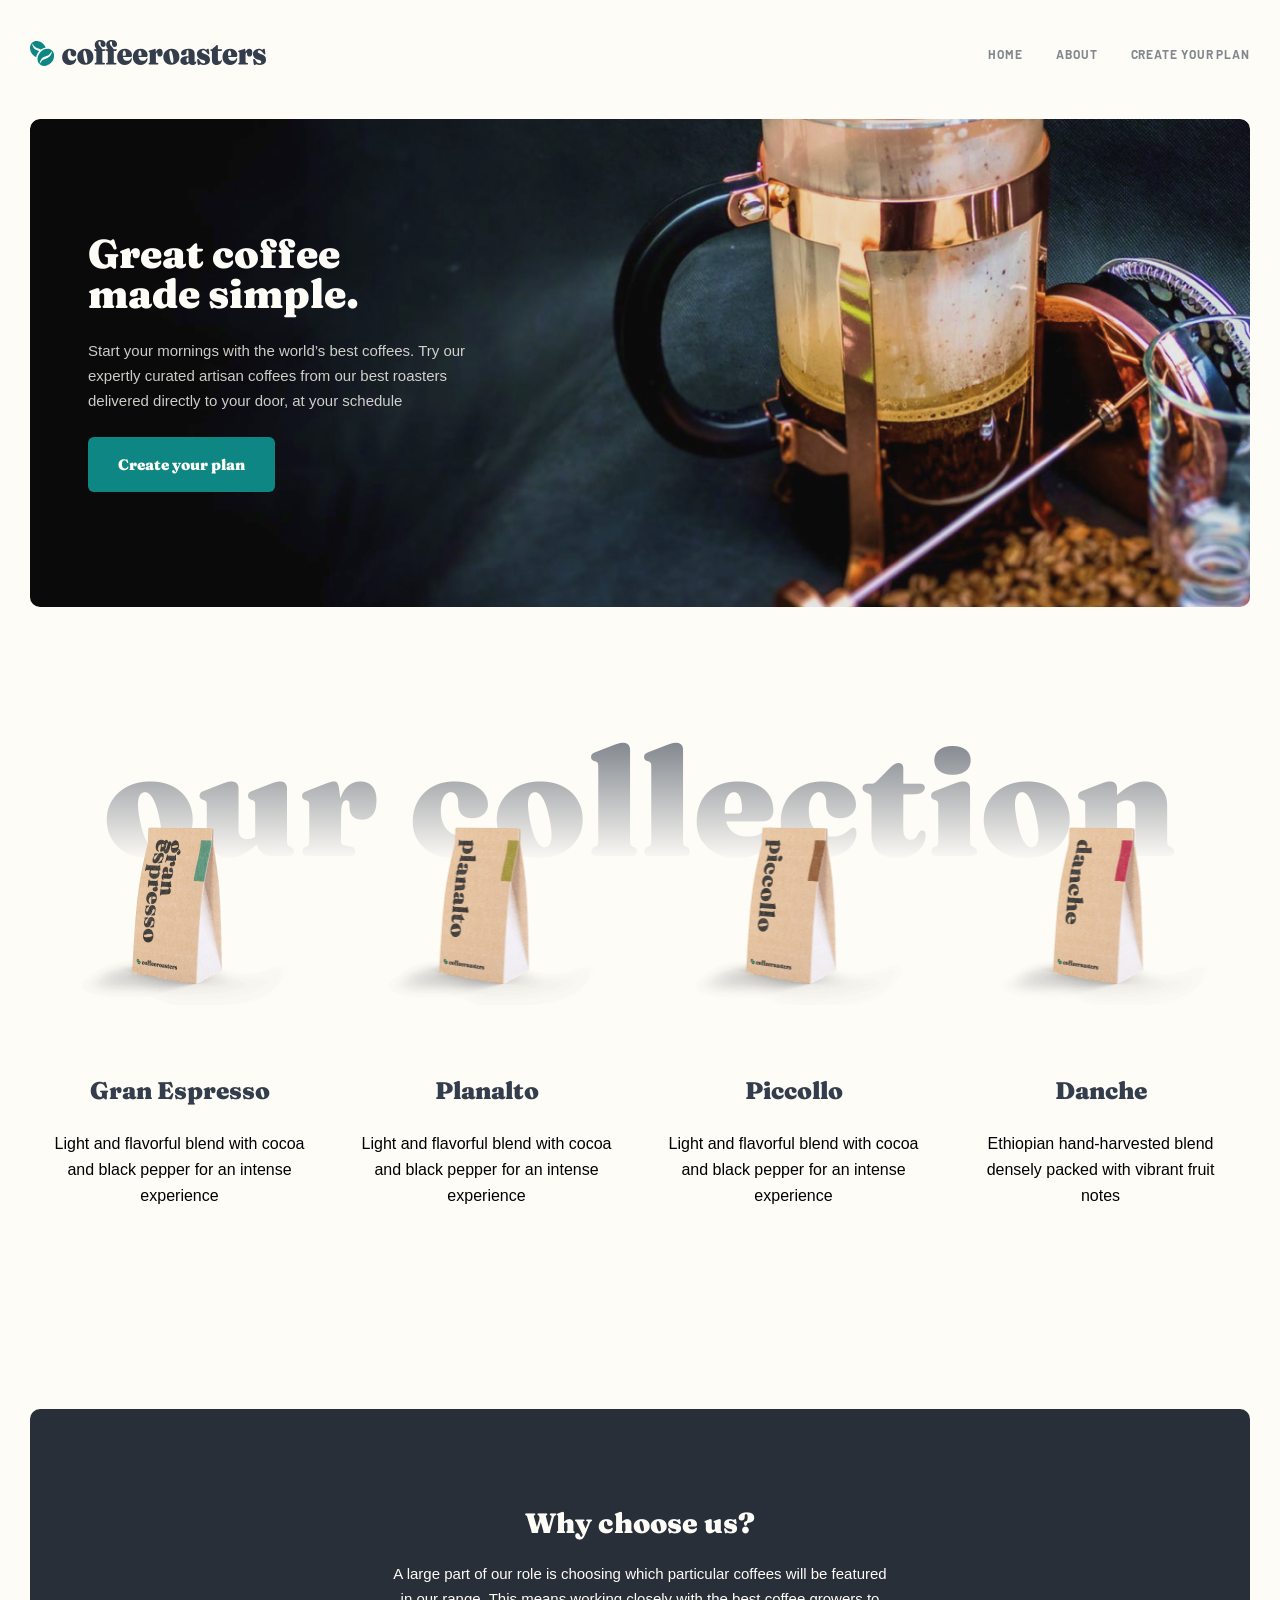
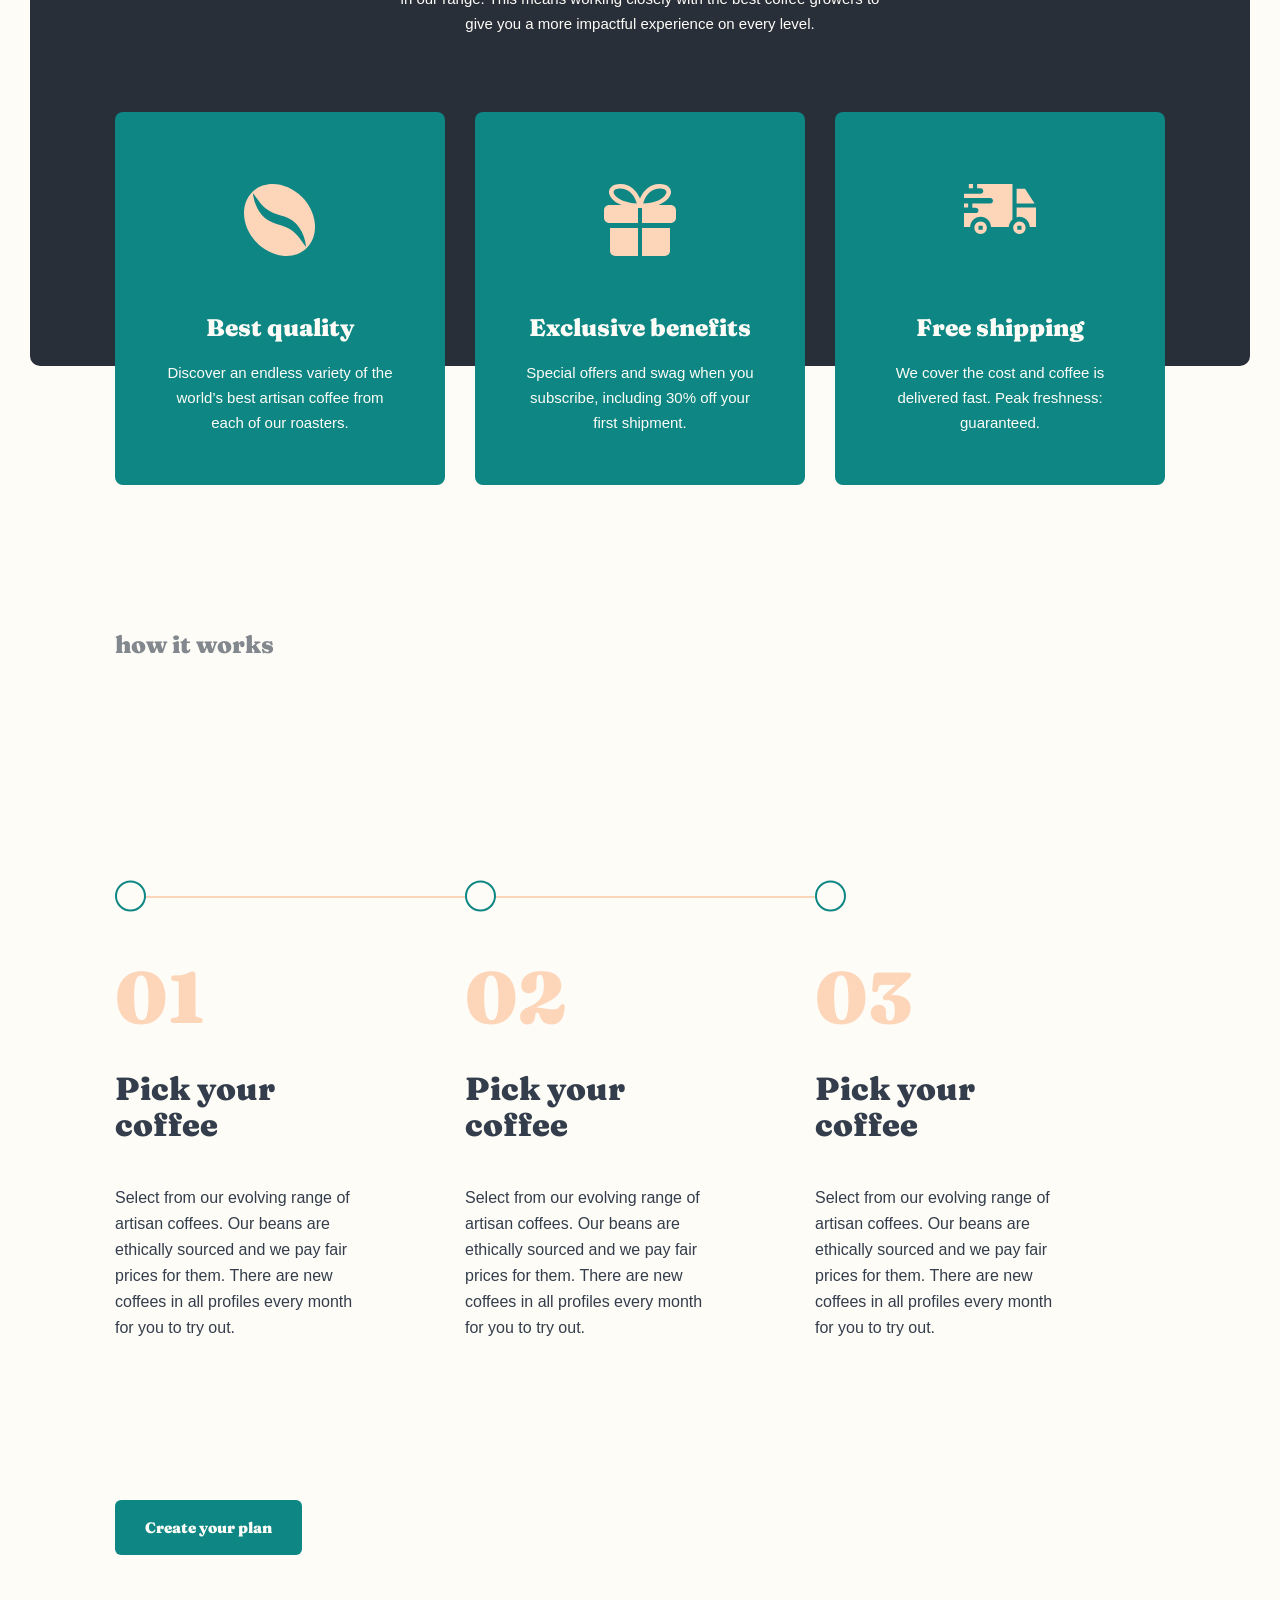
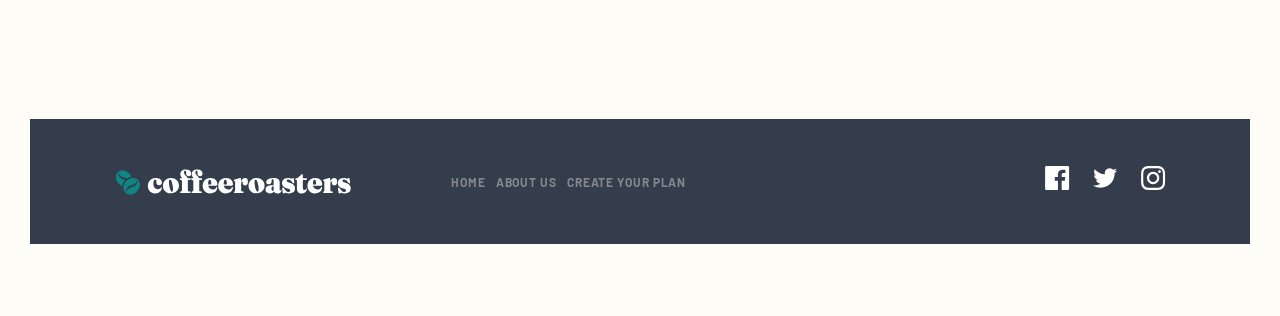
==== index.html @ 24f2bb5c "coffee-roaster finished" ====
<!DOCTYPE html>
<html class="page" lang="en">
<head>
  <meta charset="UTF-8">
  <meta http-equiv="X-UA-Compatible" content="IE=edge">
  <meta name="viewport" content="width=device-width, initial-scale=1.0">
  <title>Landing | CoffeRoaster</title>
  <link rel="stylesheet" href="css/normalize.min.css">
  <link rel="stylesheet" href="css/styles.css">
</head>
<body class="page__body">
  <div class="page__container container">

    <!-- SITE-HEADER -->
    <header class="site-header">
      <a class="logo" href="index.html">
        <img class="logo__img" src="img/logo.svg" alt="logo of company" width="163" height="18">
      </a>
      <button class="site-header__toggler js-site-header-toggler" type="button" aria-label="navbar toggler"></button>
      <nav class="sitenav">
        <ul class="sitenav__list">
          <li class="sitenav__item">
            <a class="sitenav__link" href="index.html">home</a>
          </li>
          <li class="sitenav__item">
            <a class="sitenav__link" href="about.html">about</a>
          </li>
          <li class="sitenav__item">
            <a class="sitenav__link" href="plan.html">create your plan</a>
          </li>
        </ul>
      </nav>
    </header>

    <!-- SITE-CONTENT -->
    <main class="site-content">
      <!-- HERO SECTION -->
      <div class="hero index-hero">
        <div class="hero__inner">
          <h1 class="hero__heading">Great coffee made simple.</h1>
          <p class="hero__info">Start your mornings with the world’s best coffees. Try our expertly curated artisan coffees from our best roasters delivered directly to your door, at your schedule</p>
          <a class="btn btn--primary" href="#">Create your plan</a>
        </div>
      </div>

      <!-- COLLECTION -->
      <section class="collection">
        <h2 class="collection__heading">our collection</h2>
        <ul class="collection__list">
          <li class="collection__item coffee">
            <img class="coffee__img"  src="img/collection-gran-epxresso.png" width="200" height="151"
            alt="collection coffee gran" srcset="img/collection-gran-epxresso.png 1x,
            img/collection-gran-epxresso@2x.png 2x">
            <div class="coffee__inner">
              <h3 class="coffee__heading">Gran Espresso</h3>
              <p class="coffee__info">Light and flavorful blend with cocoa and black pepper for an intense experience</p>
            </div>
          </li>
          <li class="collection__item coffee">
            <img class="coffee__img" src="img/collection-planalto.png" width="200" height="151"
            alt="collection coffee gran" srcset="img/collection-planalto.png 1x,
            img/collection-planalto@2x.png 2x">
            <div class="coffee__inner">
              <h3 class="coffee__heading">Planalto</h3>
              <p class="coffee__info">Light and flavorful blend with cocoa and black pepper for an intense experience</p>
            </div>
          </li>
          <li class="collection__item coffee">
            <img class="coffee__img"  src="img/collection-piccollo.png" width="200" height="151"
            alt="collection coffee gran" srcset="img/collection-piccollo.png 1x,
            img/collection-piccollo@2x.png 2x">
            <div class="coffee__inner">
              <h3 class="coffee__heading">Piccollo</h3>
              <p class="coffee__info">Light and flavorful blend with cocoa and black pepper for an intense experience</p>
            </div>
          </li>
          <li class="collection__item coffee">
            <img class="coffee__img" src="img/collection-danche.png" width="200" height="151"
            alt="collection coffee gran" srcset="img/collection-danche.png 1x,
            img/collection-danche@2x.png 2x">
            <div class="coffee__inner">
              <h3 class="coffee__heading">Danche</h3>
              <p class="coffee__info">Ethiopian hand-harvested blend densely packed with vibrant fruit notes</p>
            </div>
          </li>

        </ul>
      </section>


      <section class="features">
        <div class="features-top">
          <h2 class="features__heading">Why choose us?</h2>
          <p class="features__info">A large part of our role is choosing which particular coffees will be featured in our range. This means working closely with the best coffee growers to give you a more impactful experience on every level.</p>
        </div>
        <ul class="features__list">
          <li class="features__item item-feature features__item--quality ">
            <div class="item-feature__box">
              <h3 class="item-feature__heading">Best quality</h3>
              <p class="item-feature__info">Discover an endless variety of the world’s best artisan coffee from each of our roasters.</p>
            </div>
          </li>
          <li class="features__item item-feature features__item--benefits">
            <div class="item-feature__box">
              <h3 class="item-feature__heading">Exclusive benefits</h3>
              <p class="item-feature__info">Special offers and swag when you subscribe, including 30% off your first shipment.</p>
            </div>
          </li>
          <li class="features__item item-feature features__item--shipping">
            <div class="item-feature__box">
              <h3 class="item-feature__heading">Free shipping</h3>
              <p class="item-feature__info">We cover the cost and coffee is delivered fast. Peak freshness: guaranteed.</p>
            </div>
          </li>
        </ul>
      </section>

      <!-- WORK PROCESS -->
      <section class="work-process">
        <h2 class="work-process__heading">how it works</h2>
        <ul class="work-process__list">
          <li class="work-process__item step-process">
            <div class="step-process__box">
              <h3 class="step-process__heading">Pick your <br class="step-process__br"> coffee</h3>
              <p class="step-process__info">Select from our evolving range of artisan coffees. Our beans are ethically
                sourced and we pay fair prices for them. There are new coffees in all profiles every month for you to
                try out.</p>
            </div>
          </li>
          <li class="work-process__item step-process">
            <div class="step-process__box">
              <h3 class="step-process__heading">Pick your <br class="step-process__br"> coffee</h3>
              <p class="step-process__info">Select from our evolving range of artisan coffees. Our beans are ethically
                sourced and we pay fair prices for them. There are new coffees in all profiles every month for you to
                try out.</p>
            </div>
          </li>
          <li class="work-process__item step-process">
            <div class="step-process__box">
              <h3 class="step-process__heading">Pick your <br class="step-process__br"> coffee</h3>
              <p class="step-process__info">Select from our evolving range of artisan coffees. Our beans are ethically
                sourced and we pay fair prices for them. There are new coffees in all profiles every month for you to
                try out.</p>
            </div>
          </li>
        </ul>
        <a class=" btn-work--process btn btn--primary" href="plan.html">Create your plan</a>
      </section>

    </main>

    <!-- FOOTER -->
    <footer class="footer">
      <div class="footer__wrapper">
        <a href="index.html" class="footer__logo logo">
          <img class="logo__img" src="img/logo-white.svg" width="217" height="24" alt="logo of company">
        </a>
        <ul class="footer__list">
          <li class="footer__item">
            <a class="footer__link" href="index.html">home</a>
          </li>
          <li class="footer__item">
            <a class="footer__link" href="about.html">about us</a>
          </li>
          <li class="footer__item">
            <a class="footer__link" href="plan.html">create your plan</a>
          </li>
        </ul>

        <ul class="sc sc__list">
          <li class="sc__item">
            <a class="sc__link sc--facebook" href="#" target="_blank">
              <svg width="25" height="24" fill="currentColor" xmlns="http://www.w3.org/2000/svg">
                <path
                d="M22.7752 0h-21.35C.6932 0 .1002.593.1002 1.325v21.351c0 .731.593 1.324 1.325 1.324h11.495v-9.294h-3.128v-3.622h3.128V8.413c0-3.1 1.893-4.788 4.659-4.788 1.325 0 2.463.099 2.795.143v3.24l-1.918.001c-1.504 0-1.795.715-1.795 1.763v2.313h3.587l-.467 3.622h-3.12V24h6.116c.73 0 1.323-.593 1.323-1.325V1.325c0-.732-.593-1.325-1.325-1.325z" />
              </svg>
            </a>
          </li>
          <li class="sc__item">
            <a class="sc__link sc--twitter" href="#" target="_blank">
              <svg width="25" height="20" fill="currentColor" xmlns="http://www.w3.org/2000/svg">
                <path
                d="M24.1002 2.557c-.883.392-1.832.656-2.828.775 1.017-.609 1.798-1.574 2.165-2.724-.951.564-2.005.974-3.127 1.195a4.9156 4.9156 0 00-3.594-1.555c-3.179 0-5.515 2.966-4.797 6.045-4.091-.205-7.719-2.165-10.148-5.144-1.29 2.213-.669 5.108 1.523 6.574a4.903 4.903 0 01-2.229-.616c-.054 2.281 1.581 4.415 3.949 4.89-.693.188-1.452.232-2.224.084.626 1.956 2.444 3.379 4.6 3.419-2.07 1.623-4.678 2.348-7.29 2.04 2.179 1.397 4.768 2.212 7.548 2.212 9.142 0 14.307-7.721 13.995-14.646.962-.695 1.797-1.562 2.457-2.549z" />
              </svg>
            </a>
          </li>
          <li class="sc__item">
            <a class="sc__link sc--instagram" href="#" target="_blank">
              <svg width="25" height="24" fill="currentColor" xmlns="http://www.w3.org/2000/svg">
                <path fill-rule="evenodd" clip-rule="evenodd"
                d="M12.1002 0c-3.259 0-3.667.014-4.947.072-4.358.2-6.78 2.618-6.98 6.98C.1142 8.333.1002 8.741.1002 12c0 3.259.014 3.668.072 4.948.2 4.358 2.618 6.78 6.98 6.98 1.281.058 1.689.072 4.948.072 3.259 0 3.668-.014 4.948-.072 4.354-.2 6.782-2.618 6.979-6.98.059-1.28.073-1.689.073-4.948 0-3.259-.014-3.667-.072-4.947-.196-4.354-2.617-6.78-6.979-6.98-1.281-.059-1.69-.073-4.949-.073zm0 2.163c3.204 0 3.584.012 4.85.07 3.252.148 4.771 1.691 4.919 4.919.058 1.265.069 1.645.069 4.849 0 3.205-.012 3.584-.069 4.849-.149 3.225-1.664 4.771-4.919 4.919-1.266.058-1.644.07-4.85.07-3.204 0-3.584-.012-4.849-.07-3.26-.149-4.771-1.699-4.919-4.92-.058-1.265-.07-1.644-.07-4.849 0-3.204.013-3.583.07-4.849.149-3.227 1.664-4.771 4.919-4.919 1.266-.057 1.645-.069 4.849-.069zM5.9382 12c0-3.403 2.759-6.162 6.162-6.162s6.162 2.759 6.162 6.162c0 3.404-2.759 6.163-6.162 6.163s-6.162-2.76-6.162-6.163zm6.162 4c-2.209 0-4-1.79-4-4 0-2.209 1.791-4 4-4s4 1.791 4 4c0 2.21-1.791 4-4 4zm4.965-10.405c0-.795.645-1.44 1.441-1.44.795 0 1.439.645 1.439 1.44 0 .795-.644 1.44-1.439 1.44-.796 0-1.441-.645-1.441-1.44z" />
              </svg>
            </a>
          </li>
        </ul>

      </div>
    </footer>



  </div>

  <script src="js/main.js"></script>
</body>
</html>
---- css/styles.css ----
:root {
  --dark-cyan: #0E8784;
  --dark-grey-blue: #333D4B;
  --pale-orange: #FDD6BA;
  --light-grey-bg: #FEFCF7;
  --grey: #83888F;
  --main-font: "Barlow", "Arial", sans-serif;
  --secondary-font: "Fraunces", "Times New Roman", serif;
}

/* FONTS */
@font-face {
  font-family: "Barlow";
  src: url("../fonts/Barlow-Regular.woff2") format("woff2"),
  url("../fonts/Barlow-Regular.woff") format("woff");
  font-weight: normal;
  font-style: normal;
  font-display: swap;
}

@font-face {
  font-family: "Fraunces";
  src: url("../fonts/Fraunces9pt-Black.woff2") format("woff2"),
  url("../fonts/Fraunces9pt-Black.woff") format("woff");
  font-weight: 900;
  font-style: normal;
  font-display: swap;
}

@font-face {
  font-family: "Barlow";
  src: url("../fonts/Barlow-Bold.woff2") format("woff2"),
  url("../fonts/Barlow-Bold.woff") format("woff");
  font-weight: bold;
  font-style: normal;
  font-display: swap;
}

/* GENERAL */
html {
  box-sizing: border-box;
  height: 100%;
  scroll-behavior: smooth;
}

/* PAGE */

.page__container{
  flex-grow: 1;
  display: flex;
  flex-direction: column;
}


*,
*::before,
*::after {
  box-sizing: inherit;
}

body {
  display: flex;
  flex-direction: column;
  height: 100%;
  padding: 0;
  margin: 0;
  font-size: 15px;
  line-height: 25px;
  font-family: "Arial", sans-serif;
  background-color: var(--light-grey-bg);
}

img {
  max-width: 100%;
  height: auto;
}

.visually-hidden {
  position: absolute;
  width: 1px;
  height: 1px;
  margin: -1px;
  border: 0;
  padding: 0;
  clip: rect(0 0 0 0);
  overflow: hidden;
}


/* REUSABLE */
.btn {
  display: inline-block;
  padding: 15px 30px;
  border-radius: 6px;
  text-decoration: none;
  font-family: var(--secondary-font);
  transition: background-color 0.3s ease, opacity 0.3s ease;
  white-space: nowrap;
  border: none;
}

.btn--primary {
  background-color: var(--dark-cyan);
  color: var(--light-grey-bg);
}

.btn--primary:hover {
  background-color: #66D2CF;
}

.btn--primary:active {
  opacity: 0.6;
}

.btn--disabled {
  background-color: #E2DEDB;
}


/* CONTAINER */
.container {
  width: 100%;
  max-width: 1340px;
  padding-left: 24px;
  padding-right: 24px;
  margin-left: auto;
  margin-right: auto;

}

/* SITE-HEADER */
.site-header {
  position: relative;
  padding-top: 32px;
  padding-bottom: 40px;
  display: flex;
  justify-content: space-between;
}

.logo {
  display: inline-block;
  text-decoration: none;
  transition: opacity 0.3s ease;
  cursor: pointer;
}

.logo:hover{
  opacity: 0.8;
}

.logo:active{
  opacity: 0.6;
}

.logo__img {
  display: block;
}

.site-header__toggler {
  width: 16px;
  height: 15px;
  border: none;
  padding: 0;
  cursor: pointer;
  background-position: center center;
  background-color: transparent;
  background-image: url("../img/navbar-icon.svg");
  background-repeat: no-repeat;
}

.sitenav {
  position: absolute;
  top: 100%;
  left: -24px;
  right: -24px;
  height: calc(100vh - 90px);
  padding: 40px 24px;
  text-align: center;
  transform: translateY(-1200px);
  background-image: linear-gradient(0deg, rgba(254, 252, 247, 0.504981) 0%, #FEFCF7 55.94%);
  font-family: var(--secondary-font);
  transition: transform 0.6s ease;
  overflow: auto;
}

.site-header--open .site-header__toggler {
  background-image: url("../img/cancel-nav-icon.svg");
  background-repeat: no-repeat;
}

.site-header--open .sitenav {
  transform: translateY(0);
}

.sitenav__list {
  margin: 0;
  padding: 0;
  list-style: none;
}

.sitenav__item:not(:last-child) {
  margin-bottom: 32px;
}

.sitenav__link {
  text-decoration: none;
  text-transform: capitalize;
  color: var(--dark-grey-blue);
  transition: color 0.3s ease, opacity 0.3s ease;
}

.sitenav__link:hover{
  color: var(--dark-grey-blue);
}

.sitenav__link:active{
  opacity: 0.6;
}

/* SITE-CONTENT */
.site-content {
  flex-grow: 1;
}



/* HERO */
.hero {
  padding: 100px 24px;
  background-repeat: no-repeat;
  background-size: cover;
  background-position: center center;
  border-radius: 10px;
  color: white;
}

.index-hero{
  background-image: url("../img/mobile-hero-bg.jpg");

}

.hero__inner {
  text-align: center;
}

.hero__heading {
  margin-top: 0;
  margin-bottom: 24px;
  font-weight: 900;
  font-size: 35px;
  line-height: 40px;
  color: var(--light-grey-bg);
  font-family: var(--secondary-font);
}

.hero__info {
  margin-bottom: 40px;
  font-weight: normal;
  font-size: 15px;
  line-height: 25px;
  text-align: center;
  color: var(--light-grey-bg);
  opacity: 0.8;
}

.hero__info{
  margin-top: 0;
  margin-bottom: 24px;
}


/* COLLECTION */

.collection{
 padding-top: 120px;
 padding-bottom: 120px;
}

.collection__heading{
  margin-top: 0;
  margin-bottom: 13px;
  font-weight: 900;
  font-size: 40px;
  line-height: 72px;
  text-align: center;
  color: var(--grey);
  background-image: linear-gradient(180deg, rgba(254, 252, 247, 0.0001) 0%, #FEFCF7 100%);
  background-color: #83888f;
  -webkit-background-clip: text;
  -webkit-text-fill-color: transparent;
  -moz-background-clip: text;
  -moz-text-fill-color: transparent;

}

.collection__list {
  margin: 0;
  padding: 0;
  list-style: none;
}

.collection__item {
  width: 282px;
  margin-left: auto;
  margin-right: auto;
  display: flex;
  flex-direction: column;
  align-items: center;
  justify-content: center;
  text-align: center;
}

.collection__item:not(:last-child){
  margin-bottom: 48px;
}

.coffee__img{
  margin-bottom: 24px;
}

.coffee__heading {
  margin-top: 0;
  margin-bottom: 16px;
  font-family: var(--secondary-font);
  color: var(--dark-grey-blue);
  font-weight: 900;
  font-size: 24px;
  line-height: 32px;
}

.coffee__info {
  margin:0;
  font-weight: normal;
  font-size: 15px;
  line-height: 25px;
}

.features {
}

.features-top {
  position: relative;
  padding: 64px 24px 24px;
  border-radius: 10px 10px 0 0;
  background-color: var(--dark-grey-blue);
  color: var(--light-grey-bg);
  text-align: center;
}

.features-top::after{
  content: '';
  position: absolute;
  top: 100%;
  left: 0;
  right: 0;
  height: 630px;
  background-color: #282F38;
  z-index: -1;
  border-radius: 0 0 10px 10px;

}

.features__heading {
  margin-top: 0;
  margin-bottom: 24px;
  font-family: var(--secondary-font);
  font-size: 28px;
  line-height: 1;


}

.features__info {
  margin-top: 0;
  margin-bottom: 0;
  font-weight: normal;
  color: var(--light-grey-bg);
}

.features__list {
  margin: 0;
  padding: 36px 24px 0;
  display: flex;
  flex-direction: column;
  list-style: none;
}

.features__item {
  border-radius: 8px;
  padding: 72px 12px 50px;
  position: relative;
  text-align: center;

}
.features__item:not(:last-child){
  margin-bottom: 24px;
}

.features__item::before{
  flex-shrink: 0;
  margin-bottom: 56px;
  content: '';
  width: 72px;
  height: 72px;
  background-repeat: no-repeat;
  display: block;
}

.features__item--quality::before {
  background-image: url("../img/feature-quality.svg");
}

.features__item--benefits::before {
  background-image: url("../img/feature-benefits.svg");
}

.features__item--shipping::before {
  background-image: url("../img/feature-shipping.svg");
}


.features__item:not(:last-child){
  margin-bottom: 24px;
}

.item-feature {
  display: flex;
  flex-direction: column;
  align-items: center;
  text-align: center;
  background-color: var(--dark-cyan);
  color: var(--light-grey-bg);
}

.item-feature__heading {
  margin-top: 0;
  margin-bottom: 24px;
  font-weight: 900;
  font-size: 24px;
  line-height: 32px;
  font-family: var(--secondary-font);
}

.item-feature__info {
  margin:0;
  padding-left: 20px;
  padding-right: 20px;
}

/* WORK PROCESS */
.work-process {
  padding-top: 120px;
  padding-bottom: 120px;
}

.work-process__heading {
  margin-top: 0;
  margin-bottom: 80px;
  font-weight: 900;
  font-size: 24px;
  line-height: 32px;
  font-family: var(--secondary-font);
  color: var(--grey);
  text-align: center;
}

.work-process__list {
  margin: 0;
  padding: 0;
  list-style: none;
  display: flex;
  flex-direction: column;
  counter-reset: steps;
}

.work-process__item {
  counter-increment: steps;
}

.work-process__item:not(:last-child) {
  margin-bottom: 56px;
}

.step-process {
  display: flex;
  flex-direction: column;
  align-items: center;
  text-align: center;
}

.step-process__box::before {
  content: '';
  display: block;
  margin-bottom: 24px;
  content: '0'counter(steps);
  font-weight: 900;
  font-size: 72px;
  line-height: 72px;
  color: var(--pale-orange);
  font-family: var(--secondary-font);
}

.step-process__heading {
  margin-top: 0;
  margin-bottom: 24px;
  font-weight: 900;
  font-size: 28px;
  line-height: 32px;
  font-family: var(--secondary-font);
  color: var(--dark-grey-blue);
}

.step-process__br {
  display: none;
}

.step-process__info {
  margin: 0;
  color: var(--dark-grey-blue);
}

.btn-work--process{
  margin-top: 64px;
}

/* FOOTER */

.footer {
  padding-top: 20px;
  padding-bottom: 72px;

}

.footer__wrapper {
  padding: 55px;
  background-color: var(--dark-grey-blue);
  display: flex;
  flex-direction: column;
  align-items: center;
}

.footer__logo {
  display: flex;
  margin-bottom: 48px;
  cursor: pointer;
}

.footer__logo:hover{
  opacity: 0.8;
}

.footer__logo:active{
  opacity: 0.6;
}
.logo__img {
  display: block;
}



.footer__list {
  margin: 0;
  padding: 0;
  margin-bottom: 50px;
  list-style: none;
  text-align: center;

}

.footer__item:not(:last-child){
  margin-bottom: 24px;
}


.footer__link{
  font-family: Barlow;
  font-style: normal;
  font-weight: bold;
  font-size: 12px;
  line-height: 15px;
  font-size: 12px;
  line-height: 15px;
  letter-spacing: 0.9px;
  text-transform: uppercase;
  color: var(--grey);
  text-decoration: none;
  transition: color 0.3s ease, opacity 0.3s ease;
}

.footer__link:hover{
  color: white;
}

.footer__link:active{
  opacity: 0.6;
}

.sc {

}

.sc__list {
  margin: 0;
  padding: 0;
  list-style: none;
  display: flex;
}

.sc__item:not(:last-child) {
  margin-right: 24px;
}

.sc__link {
  width: 24px;
  height: 24px;
  display: inline-block;
  background-repeat: no-repeat;
  background-position: center center;
  color: #fff;
  transition: color 0.3s ease, opacity 0.6s ease;
}

.sc__link:hover{
  color: var(--pale-orange);
}

.sc__link:active{
  opacity: 0.6;
}


/* ------- ---------------- */

/* ABOUT US */
.about-hero{
  background-image: url("../img/about-us-bg.png");
  background-repeat: no-repeat;
  background-size: cover;
  padding: 115px 24px 85px;
  border-radius: 10px;

}

.about-hero__inner {
  color: var(--light-grey-bg);
  text-align: center;
}

.about-hero__heading {
  margin-top: 0;
  margin-bottom: 24px;
  font-family: var(--secondary-font);
  font-weight: 900;
  font-size: 28px;
  line-height: 28px;
}

.about-hero__info {
  margin: 0;
  color: var(--light-grey-bg);
  opacity: 0.8;
}

  /* COMMITMENT */
  .commitnent {
    padding-top: 48px;
    padding-bottom: 200px;

  }

  .commitment__wrapper {
    text-align: center;
  }

  .commitment__img {
    border-radius: 10px;
    margin-bottom: 48px;
  }

  .commitment__inner {}

  .commitment__heading {
    margin-top: 0;
    margin-bottom: 30px;
    font-weight: 900;
    font-family: var(--secondary-font);
    font-size: 32px;
    line-height: 48px;
    color: var(--dark-grey-blue);
  }

  .commitment__info {
    margin-top: 0;
    margin-bottom: 0;
    color: var(--dark-grey-blue);
    opacity: 0.8;
  }

  /* QUALITY SECTION */
  .quality {
    position: relative;
    z-index: 1;
    padding: 142px 24px 60px;
    background-color: var(--dark-grey-blue);
    border-radius: 10px;
  }

  .quality::before {
    content: '';
    display: block;
    z-index: 1;
    position: absolute;
    top: 0%;
    left: 50%;
    transform: translate(-50%,-50%);
    border-radius: 12px;
    width: 280px;
    height: 156px;
    background-image: url("../img/quality-coffee.jpg");
  }


  .quality__wrapper {
    color: var(--light-grey-bg);
    text-align: center;
  }
  .quality__heading {
    margin-top: 0;
    margin-bottom: 24px;
    font-weight: 900;
    font-family: var(--secondary-font);
    font-size: 28px;
    line-height: 28px;
  }

  .quality__info {
    margin: 0;
    font-weight: normal;
    font-size: 15px;
    line-height: 25px;
    opacity: 0.8;
  }

  .offices {
    padding-top: 120px;
    padding-bottom: 120px;
  }

  .offices__heading {
    margin-top: 0;
    margin-bottom: 72px;
    font-weight: 900;
    font-size: 24px;
    line-height: 32px;
    color: var(--grey);
    text-align: center;
    font-family: var(--secondary-font);
  }

  .offices__list {
    margin: 0;
    padding: 0;
    list-style: none;
  }

  .offices__item:not(:last-child) {
    margin-bottom: 80px;
  }

  .offices__item::before{
    content: '';
    width: 50px;
    height: 50px;
    margin-bottom: 48px;
    background-repeat: no-repeat;
    background-size: contain;
    background-position: center center;
    display: block;
  }

  .item-office--uk::before{
    background-image: url("../img/flag-united-kingdom.svg");
  }

  .item-office--canada::before{
    background-image: url("../img/canada-flag.svg");
  }

  .item-office--au::before{
    background-image: url("../img/australia-flag.svg");
  }

  .item-office {
    display: flex;
    align-items: center;
    flex-direction: column;
  }

  .item-office__heading{
    margin-top: 0;
    margin-bottom: 22px;
    font-weight: 900;
    font-size: 28px;
    line-height: 36px;
    font-family: var(--secondary-font);
  }

  .item-office__address {
    font-style: normal;
    font-weight: normal;
    font-size: 16px;
    line-height: 26px;
    margin-top: 0;
    margin-bottom: 0;
    color: var(--dark-grey-blue);
    text-align: center;

  }

  .item-office__tel{
    text-decoration: none;
    display: block;
    color: var(--dark-grey-blue);
  }

  /*  ===================  PLAN PAGE =========== */
  .plan-hero{
    background-image: url("../img/plan-hero-bg.jpg");
  }

  /* PLAN LIST */

  .work-process{
  }

  .work-process__plan{

  }

  .work-process__list--plan {
    padding:80px 24px;
    border-radius: 10px;
    background-color: #2C343E;
    margin-left: -24px;
    margin-right: -24px;
  }
  .work-process__plan--item{
    color: var(--light-grey-bg);
  }

  .work-process__plan--heading{
    color: var(--light-grey-bg);
  }
  .work-process__plan--info{
    color: var(--light-grey-bg);
  }




  /* ===============    MOBILE ORDER     =================== */
  .order {
    padding-top: 120px;
    padding-bottom: 120px;
  }


  .order-nav {
    display: none;
  }

  .order-nav__list {
    margin: 0;
    padding: 0;
    list-style: none;
  }

  .order-form {

  }

  .order-section {

  }

  .order-section-top {
    position: relative;
    display: flex;
    justify-content: space-between;
    align-items: center;
    margin-bottom: 32px;
  }

   .order-section__heading {
     margin: 0;
     width: 240px;
     font-weight: 900;
     font-size: 24px;
     line-height: 28px;
     font-family: var(--secondary-font);
     color: var(--grey);
   }


   .order-section-toggler::before{
    content: '';
    position: absolute;
    left: 0;
    right: 0;
    top: 0;
    right: 0;
    width: 100%;
    height: 100%;

  }

   .order-section-toggler {
     width: 18px;
     height: 12px;
     border: none;
     background-color: transparent;
     background-repeat: no-repeat;
     background-image: url("../img/arrow-down.svg");
     cursor: pointer;
   }



  .order-section__list {
    margin: 0;
    padding: 0;
    list-style: none;
    display: none;
  }


  .order-section--active .order-section__list {
    display: flex;
    flex-direction: column;
    margin-bottom: 110px;
  }

  .order-section--active .order-section-toggler{
    background-image: url("../img/up-arrow.svg");
  }

  .order-section__item{
    margin-bottom: 20px;
  }

  .order__input:checked ~ .order__span-control {
    background-color: var(--dark-cyan);
    color: var(--light-grey-bg);
  }

  .order__span-control {
    width: 100%;
  }




  .order__span-control {
    display: inline-block;
    padding: 25px;
    border-radius: 8px;
    background-color: #F4F1EB;
    color: var(--dark-grey-blue);
  }

  .order-input__type {
    display: block;
    margin-bottom: 8px;
    font-family: var(--secondary-font);
    font-weight: 900;
    font-size: 24px;
    line-height: 32px;
  }

  .order-input__type--content {
    font-weight: normal;
    font-size: 16px;
    line-height: 26px;
  }


  .order-summary {
    margin-bottom: 56px;
    padding: 32px 24px;
    border-radius: 10px;
    background-color: var(--dark-grey-blue);
    color: var(--light-grey-bg);

  }

  .order-summarry-text {
    margin-top: 0;
    margin-bottom: 8px;
    opacity: 0.5;
    font-size: 16px;
    line-height: 26px;
  }

  .order-summary__content {
    margin: 0;
    font-weight: 900;
    font-size: 24px;
    line-height: 40px;
    font-family: var(--secondary-font);
  }

  .order-summary__content span {
    color: var(--dark-cyan);
  }

  .order-submit-box {
    text-align: center;
  }


  .order-section-disabled{
    opacity: 0.5;
  }


@media  only screen and (min-width: 540px) {
  .hero{
    background-position: center top;
  }

  .collection__item{
    display: flex;
    flex-direction: row;
    width: 80%;
    margin-left: auto;
    margin-right: auto;
    text-align: left;
  }

  .coffee__inner{
    width: 270px;
  }

  .coffee__img{
    margin-bottom: 0;
    margin-right: 35px;
  }
}

@media only screen and (min-width: 768px){
  /* TABLET */
  .container{
    padding-left: 40px;
    padding-right: 40px;
  }

  /* SITE-HEADER */

  .site-header {
    position: relative;
    padding-top: 40px;
    padding-bottom: 53px;
    display: flex;
    justify-content: space-between;
    align-items: center;
  }



  .logo {
    display: inline-block;
    text-decoration: none;
  }

  .logo__img {
    display: block;
    width: 236px;
    height: 26px;
  }

  .site-header__toggler {
    display: none;

  }

  .sitenav {
    position: static;
    display: flex;
    align-items: center;
    top: 0%;
    left: 0;
    right: 0;
    padding: 0;
    height: auto;
    text-align: center;
    transform: translateY(0px);
    background-image: linear-gradient(0deg, rgba(254, 252, 247, 0.504981) 0%, #FEFCF7 55.94%);
    font-family: var(--main-font);
    transition: transform 0s ease;
    overflow: visible;
  }

  .sitenav__list {
    display: flex;
    margin: 0;
    padding: 0;
    list-style: none;
  }

  .sitenav__item:not(:last-child) {
    margin-bottom: 0px;
    margin-right: 33px;
  }

  .sitenav__link {
    text-decoration: none;
    text-transform: capitalize;
    color: var(--grey);
    font-weight: bold;
    font-size: 12px;
    line-height: 15px;
    letter-spacing: 0.9px;
    text-transform: uppercase;
  }

  /* TABLET HERO  */
  .hero {
    padding: 104px 58px;
    background-image: url("../img/hero-bg-tablet.jpg");
    background-repeat: no-repeat;
    border-radius: 10px;
    color: white;
  }

  .hero__inner {
    width: 400px;
    text-align: left;
  }

  .hero__heading {
    margin-top: 0;
    width:  330px;
    margin-bottom: 24px;
    font-weight: 900;
    font-size: 40px;
    line-height: 40px;
    color: var(--light-grey-bg);
    font-family: var(--secondary-font);
  }

  .hero__info {
    margin-bottom: 40px;
    font-weight: normal;
    font-size: 15px;
    line-height: 25px;
    text-align: left;
    color: var(--light-grey-bg);
    opacity: 0.8;
  }

  .hero__info {
    margin-top: 0;
    margin-bottom: 24px;
  }

  /* COLLECTION */

  .collection {
    padding-top: 120px;
    padding-bottom: 120px;
  }

  .collection__heading {
    width: 100%;
    margin-top: 0;
    margin-bottom: 13px;
    font-family: var(--secondary-font);
    font-size: 86px;
    line-height: 72px;
    white-space: nowrap;
    margin-bottom: -30px;

  }

  .collection__list {
    margin: 0;
    padding: 0;
    margin-left: auto;
    margin-right: auto;
    list-style: none;
  }

  .collection__item {
    width: 573px;
    margin-left: auto;
    margin-right: auto;
    display: flex;
    flex-direction: row;
    align-items: center;
    justify-content: center;
    text-align: left;
  }

  .collection__item:not(:last-child) {
    margin-bottom: 32px;
  }

  .coffee__img {
    width: 255px;
    height: 193px;
    margin-bottom: 0px;
    margin-right: 36px;

  }

  .coffee__heading {
    margin-top: 0;
    margin-bottom: 24px;
    font-family: var(--secondary-font);
    color: var(--dark-grey-blue);
    font-weight: 900;
    font-size: 24px;
    line-height: 32px;
  }

  .coffee__info {
    margin: 0;
    font-size: 15px;
    line-height: 25px;
  }

  /* FEATURE */


  .features-top{
    padding-top: 56px 74px 34px;
  }

  .features-top::after{
    background-color: var(--dark-grey-blue);
    height: 334px;
  }

  .features__list{
    flex-direction: column;
  }

  .features__item {
    padding: 40px 48px 40px 70px;
    flex-direction: row;
    align-items: center;
    text-align: left;
  }

   .features__item::before{
     margin: 0;
     margin-right: 55px;
   }


  .item-feature {
    text-align: left;
  }

  .item-feature__box {
    text-align: left;
  }

  .item-feature__heading{
    margin-bottom: 16px;
  }

  .item-feature__info{
    padding: 0;
  }


  /* WORKING PROCESS TABLET */
   /* WORK PROCESS */
   .work-process {
     padding-top: 144px;
     padding-bottom: 144px;

   }

   .work-process__heading {
     margin-bottom: 120px;
     text-align: left;
   }

   .work-process__list {
     flex-direction: row;
   }

   .work-process__item {
     flex-grow: 1;
     position: relative;
   }

   .work-process__item:not(:last-child) {
     padding-right: 10px;
   }

   .work-process__item:not(:last-child):before {
     content: '';
     position: absolute;
     top: -65px;
     left: 0;
     right: 0;
     height: 2px;
     background-color: var(--pale-orange);
     display: block;
     z-index: 1;
   }

   .work-process__item {
     padding-right: 10px;
   }

   .work-process__item::after {
     content: '';
     position: absolute;
     top: -65px;
     left: 0;
     transform: translateY(-50%);
     width: 31px;
     height: 31px;
     z-index: 1;
     background-color: var(--light-grey-bg);
     border: 2px solid var(--dark-cyan);
     border-radius: 50%;

   }

   .step-process {
     text-align: left;
   }

   .step-process__br {
     display: block;
   }


  /* FOOTER TABLET */
  .footer{

  }

  .footer__wrapper{
    padding: 54px 190px 54px 215px;
  }

  .footer__logo{
    margin-bottom: 32px;
  }

  .footer__list{
    display: flex;
    margin-bottom: 65px;
  }


  .footer__item:not(:last-child){
    margin-bottom: 0;
    margin-right: 32px;
  }

  /* -------------------------- ABOUT SECTION TABLET -------------------- */
  .about-hero{
    padding: 120px 60px;
    background-image: url("../img/about-us-bg-tablet.jpg");
  }



  .about-hero__inner{
    text-align: left;
    max-width: 400px;
  }

  /* COMMITMENT TABLET */
  .commitnent{
    padding-top: 144px;
    padding-bottom: 304px;
  }

  .commitment__wrapper{
    display: flex;
    align-items: center;
    text-align: left;
  }

  .commitment__img{
    width: 280px;
    height: 470px;
    flex-shrink: 0;
    margin-right: 70px;
    margin-bottom: 0;
  }
  .commitment__inner{
    width: 340px;

  }

  .commitment__heading{
    margin-bottom: 30px;
  }


  /* QUALITY TABLET */
  .quality{
    padding: 224px 74px 67px;
  }

   .quality::before{
     left: 57px;
     transform: translate(0,0);
     background-image: url("../img/quality-coffee-tablet.png");
     width: 573px;
     height: 320px;

   }


   .quality__heading{
     font-size: 32px;
     line-height: 48px;
   }
   .footer__item{
     text-align: left;
   }
   .footer__item:not(:last-child){
     margin-right: 10px;
   }

   /* OFFICE */
   .offices {
     padding-top: 144px;
     padding-bottom: 144px;
   }

   .offices__heading {
     margin-bottom: 72px;
     text-align: left;
   }

   .offices__list {
     display: flex;
   }

   .item-office{
     align-items: start;
     width: 220px;
   }

   .item-office:not(:last-child){
     margin-right: 10px;
     margin-bottom: 0;
   }

   .item-office__heading{
     font-size: 24px;
     line-height: 36px;
   }

   .item-office__address{
     text-align: left;
   }


   /* ======================= PLAN HERO  ==================*/
   .plan-hero{
     background-image: url("../img/plan-hero-bg-tablet.png");
   }


   /* WORKING PROCESS PLAN TABLET */

   .work-process__list{
    margin-left: -40px;
    margin-right: -40px;
    padding: 180px 40px 95px;
   }

   .work-process__plan--item::after{
    background-color: transparent;
    z-index: 2;
   }

  .work-process__plan--item:nth-child(1)::before {
      left: 5%;
  }

  /*  ============= ORDER SECTION  TABLET=============  */

  .order{
    padding-top: 144px;
    padding-bottom: 144px;
  }

  .order-section-top{
    margin-bottom: 40px;
  }

  .order-section--active .order-section__list{
    flex-direction: row;
  }

  .order-section__list{
    margin-bottom: 100px;
  }

  .order-section__item{
    margin-bottom: 0;
  }

  .order-section__item:not(:last-child){
    margin-right: 10px;
  }

  .order__span-control{
    min-height: 250px;
    padding: 32px 25px;
  }

  .order-summary{
    padding: 27px  43px;
    margin-bottom: 40px;
  }

   @media only screen and (-webkit-min-device-pixel-ratio: 2),
   only screen and (min--moz-device-pixel-ratio: 2),
   only screen and (-o-min-device-pixel-ratio: 2/1),
   only screen and (min-device-pixel-ratio: 2),
   only screen and (min-resolution: 192dpi),
   only screen and (min-resolution: 2dppx) {
     .plan-hero {
       background-image: url('../img/plan-hero-bg-tablet@2x.png');
     }
   }



}

@media only screen and (min-width:1200px){
  .container{
    padding-left: 30px;
    padding-right: 30px;
  }

   /* DESKTOP HERO  */
   .hero {
     padding: 115px 58px;
     background-image: url("../img/hero-bg.jpg");
     background-repeat: no-repeat;
     border-radius: 10px;
     color: white;
   }

   .hero__inner {
     max-width: 400px;
     text-align: left;
   }

   .hero__heading {
     margin-top: 0;
     width: 330px;
     margin-bottom: 24px;
     font-weight: 900;
     font-size: 40px;
     line-height: 40px;
     color: var(--light-grey-bg);
     font-family: var(--secondary-font);
   }

   .hero__info {
     margin-bottom: 40px;
     font-weight: normal;
     font-size: 15px;
     line-height: 25px;
     text-align: left;
     color: var(--light-grey-bg);
     opacity: 0.8;
   }

   .hero__info {
     margin-top: 0;
     margin-bottom: 24px;
   }

   /* DESKTOP COLLECTION */
   .collection {
     padding-top: 135px;
     padding-bottom: 200px;
   }

   .collection__heading {
     width: 100%;
     margin-top: 0;
     margin-bottom: 0px;
     font-family: var(--secondary-font);
     font-weight: 900;
     font-size: 150px;
     line-height: 120px;
     white-space: nowrap;
     margin-bottom: -50px;

   }

   .collection__list {
     margin: 0;
     /* margin-top: 0px; */
     padding: 0;
     margin-left: auto;
     margin-right: auto;
     list-style: none;
     display: flex;
   }

   .collection__item {
     width: 255px;
     margin-left: auto;
     margin-right: auto;
     display: flex;
     flex-direction: column;
     align-items: center;
     justify-content: center;
     text-align: center;
   }

   .collection__item:not(:last-child) {
     margin-bottom: 0px;
     margin-right: 30px;
   }


   .coffee__img {
     width: 255px;
     height: 193px;
     margin-bottom: 70px;
     margin-right: 0px;

   }

   .coffee__heading {
     margin-top: 0;
     margin-bottom: 24px;
     font-family: var(--secondary-font);
     color: var(--dark-grey-blue);
     font-weight: 900;
     font-size: 24px;
     line-height: 32px;
   }

   .coffee__info {
     margin: 0;
     font-size: 16px;
     line-height: 26px;
   }

   /* DESKTOP FEATURE */

   .features {}

   .features-top {
     position: relative;
     padding: 100px 360px 40px;
     border-radius: 10px 10px 0 0;
     background-color: #292F39;
     color: var(--light-grey-bg);
     text-align: center;
   }

   .features-top::after {
     content: '';
     position: absolute;
     top: 100%;
     left: 0;
     right: 0;
     height: 290px;
     z-index: -1;
     border-radius: 0 0 10px 10px;
     background-color: #292F39;

   }

   .features__heading {
     margin-top: 0;
     margin-bottom: 24px;
     font-family: var(--secondary-font);
     font-size: 28px;
     line-height: 1;


   }

   .features__list {
     margin: 0;
     padding: 36px 85px 0;
     display: flex;
     flex-direction: row;
     list-style: none;
   }

   .features__item {
     padding: 72px 47px 50px;
     width: 350px;
     text-align: center;
     margin-bottom: 0px;
     flex-direction: column;
   }

   .features__item::before{
     margin-bottom: 56px;
     margin-right: 0;
   }

    .features__item:not(:last-child){
      margin-right: 30px;
      margin-bottom: 0;
    }
   .item-feature__box{
     text-align: center;
   }


/* WORK-PROCESS */

   .work-process{
     padding-left: 85px;
     padding-right: 85px;
   }

  .work-process__item:not(:last-child) {
    padding-right: 95px;
    margin-bottom: 0;
  }


  .work-process__item {
    width: 285px;
    padding-right: 95px;
  }

  .step-process__box::before {
    margin-bottom: 38px;
  }

  .step-process__heading {
    margin-bottom: 42px;
    font-weight: 900;
    font-size: 32px;
    line-height: 36px;
  }

  .step-process__info {
    font-size: 16px;
    line-height: 26px;
  }


   /* FOOTER DESKTOP */

   .footer__wrapper{
     padding: 47px 85px;
     display: flex;
     flex-direction: row;
     align-items: center;
     justify-content: center;
   }

   .footer__list{
     margin-top: 0;
     margin-bottom: 0;
   }

   .footer__logo{
     margin-bottom: 0;
     margin-right: 100px;
   }

   .sc__list{
     margin-left: auto;
     display: flex;
     align-items: center;
   }

     /* -------------------------- ABOUT SECTION DESKTOP-------------------- */
   .about-hero {
     padding: 120px 60px;
     background-image: url("../img/about-us-bg-desktop.jpg");
   }

   .about-hero__inner {
     text-align: left;
     max-width: 445px;
   }

   .about-hero__heading {
     font-size: 40px;
     line-height: 48px;
   }

   .about-hero__info {
     font-size: 16px;
     line-height: 26px;
   }

   /* COMMITMENT DESKTOP */
   .commitnent {
     padding: 168px 87px 256px;
   }

   .commitment__img{
     margin-right: 125px;
     width: 445px;
     height: 520px;
   }


   .commitment__inner{
     width: 540px;
   }

   .commitment__heading{
     margin-bottom: 32px;
     font-size: 40px;
     line-height: 48px;
   }

   .commitment__info{
     font-size: 16px;
     line-height: 26px;
   }

   /* QUALITY */

   .quality{
    padding: 88px 85px 176px;
   }

   .quality::before{
     background-image: url("../img/quality-coffee-desktop.png");
     width: 445px;
     height: 474px;
     left: auto;
     right: 85px;
     top: -20%;
     transform: translateY(0);
   }

   .quality__wrapper{
     width: 540px;
     text-align: left;
   }

   /* offices */

   .offices{
    padding-top: 168px;
    padding-left: 135px;
    padding-bottom: 168px;
   }

   .offices__list{
   }

   .offices__item{
     width: 285px;
   }

   .offices__item:not(:last-child){
     margin-right: 95px;
   }

   .item-office__heading{
    font-size: 32px;
    line-height: 36px;
   }


   /* =============== PLAN HERO   ================= */
   .plan-hero{
     padding-top: 134px;
     padding-bottom: 134px;
     background-image: url("../img/plan-hero-bg-desktop.png");
   }

   /* WORKING PROCESS PLAN */
   .work-process__plan{
     padding: 168px 0;
   }
   .work-process__list--plan {
     margin-left: 0;
     margin-right: 0;
     padding: 200px 85px 100px 85px;
   }

   .work-process__plan--item{
    width: 285px;

   }

   .work-process__plan--item:nth-child(1)::before{
    left: 5%;
   }

   .work-process__plan--item:nth-child(3)::before{
    width: 105%;
  }

   .work-process__plan--item::after {
     background-color: transparent;
     z-index: 2;
   }


   /* =========   ORDER DESKTOP       ========= */

   .order{
    padding-top: 170px;
    padding-bottom: 170px;
    display: flex;
  }

  .order-nav{
    display: block;
    margin-right: 125px;
    width: 260px;
  }

  .order-nav__list {
    counter-reset: step-count;
  }

  .order-nav__item {
    counter-increment: step-count;
    margin-bottom: 24px;
    border-bottom: 1px solid rgba(51, 61, 75, 0.4);
  }

  .order-nav__link {
    margin-bottom: 24px;
    color: rgba(51, 61, 75, 0.4);
    text-decoration: none;
    font-family: var(--secondary-font);
    display: flex;
    font-weight: 900;
    font-size: 24px;
    line-height: 32px;
    white-space: nowrap;
  }

  .order-nav__link::before{
    display: flex;
    content: '0' counter(step-count);
    margin-right: 25px;
  }

  .order-nav__item--active .order-nav__link{
    color: var(--dark-grey-blue);
  }
  .order-nav__item--active .order-nav__link::before {
    color: var(--dark-cyan);
  }

  .order-section{
    width: 730px;
  }

  .order-submit-box{
    text-align: right;
  }

  .order-submit-box button{

    background-color: #E2DEDB;
  }


   @media only screen and (-webkit-min-device-pixel-ratio: 2),
   only screen and (min--moz-device-pixel-ratio: 2),
   only screen and (-o-min-device-pixel-ratio: 2/1),
   only screen and (min-device-pixel-ratio: 2),
   only screen and (min-resolution: 192dpi),
   only screen and (min-resolution: 2dppx) {
     .plan-hero {
       background-image: url('../img/plan-hero-bg-desktop@2x.png');
     }
   }



}
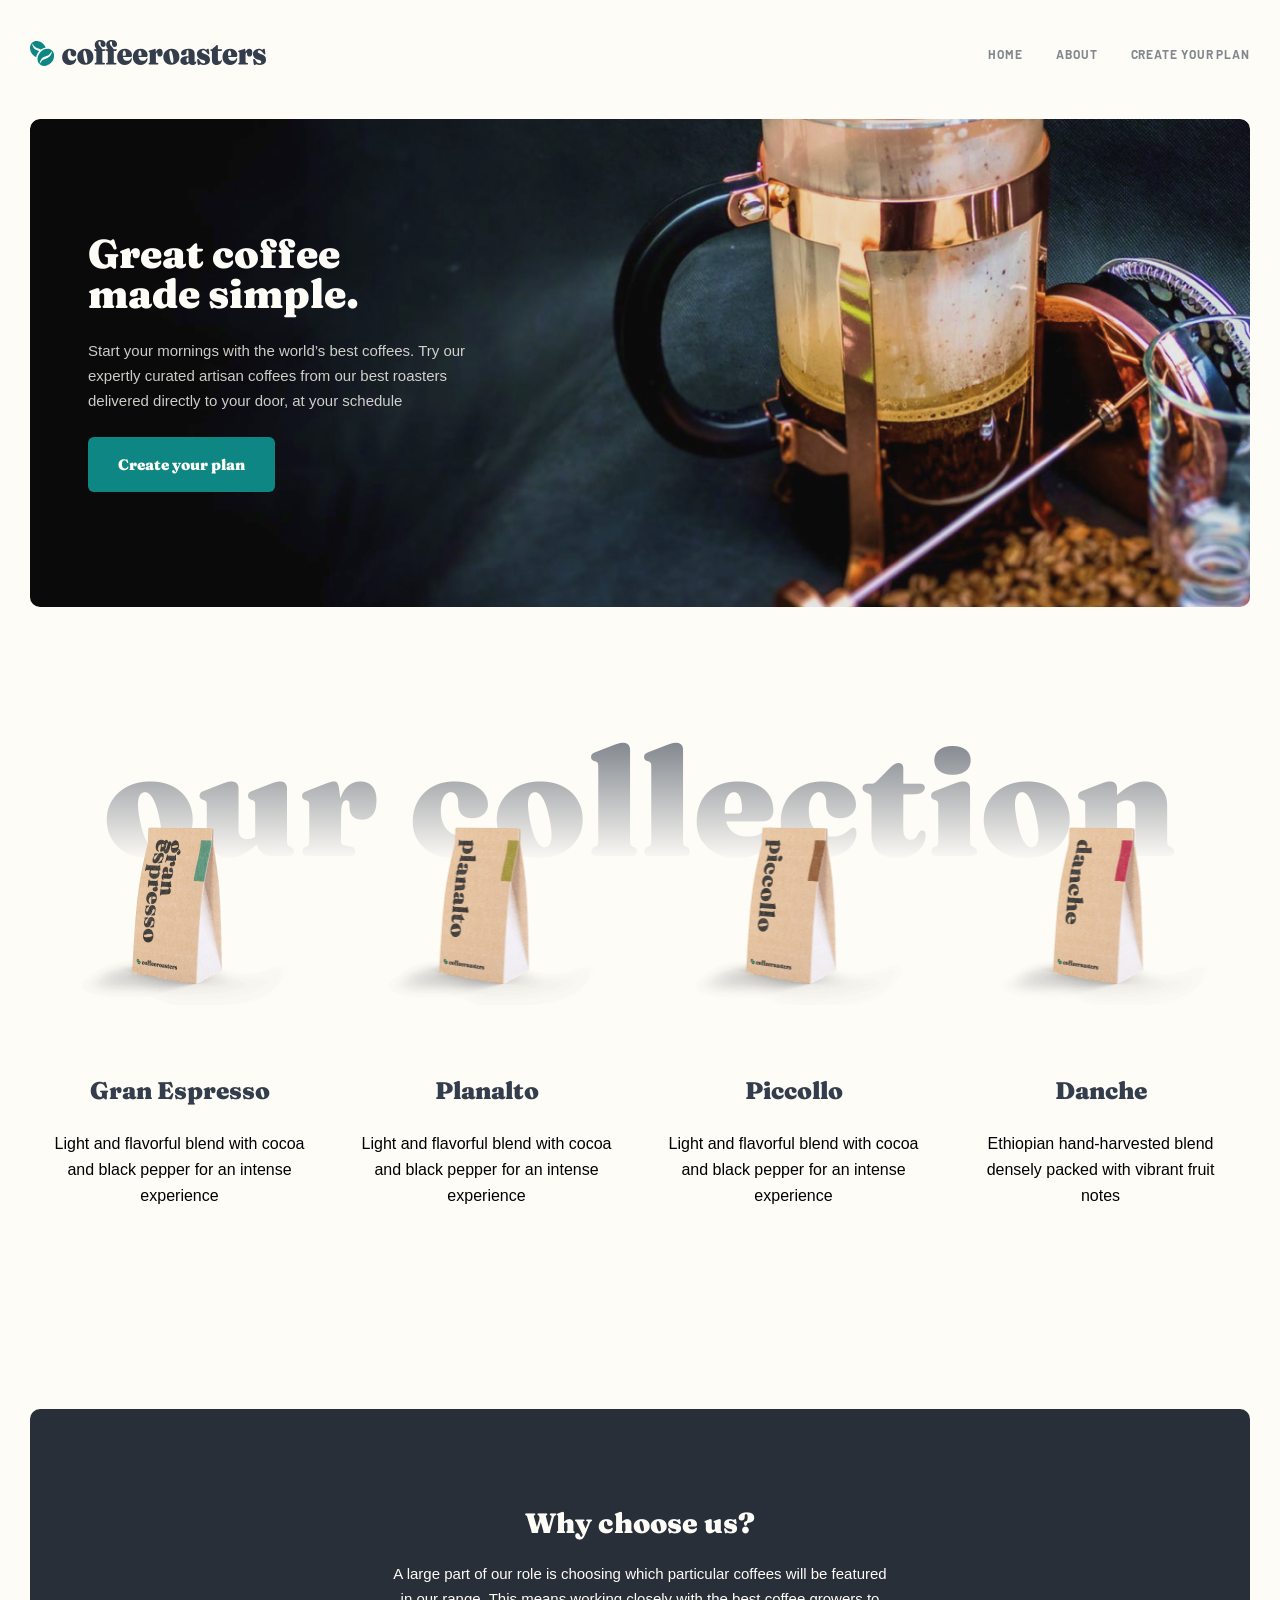
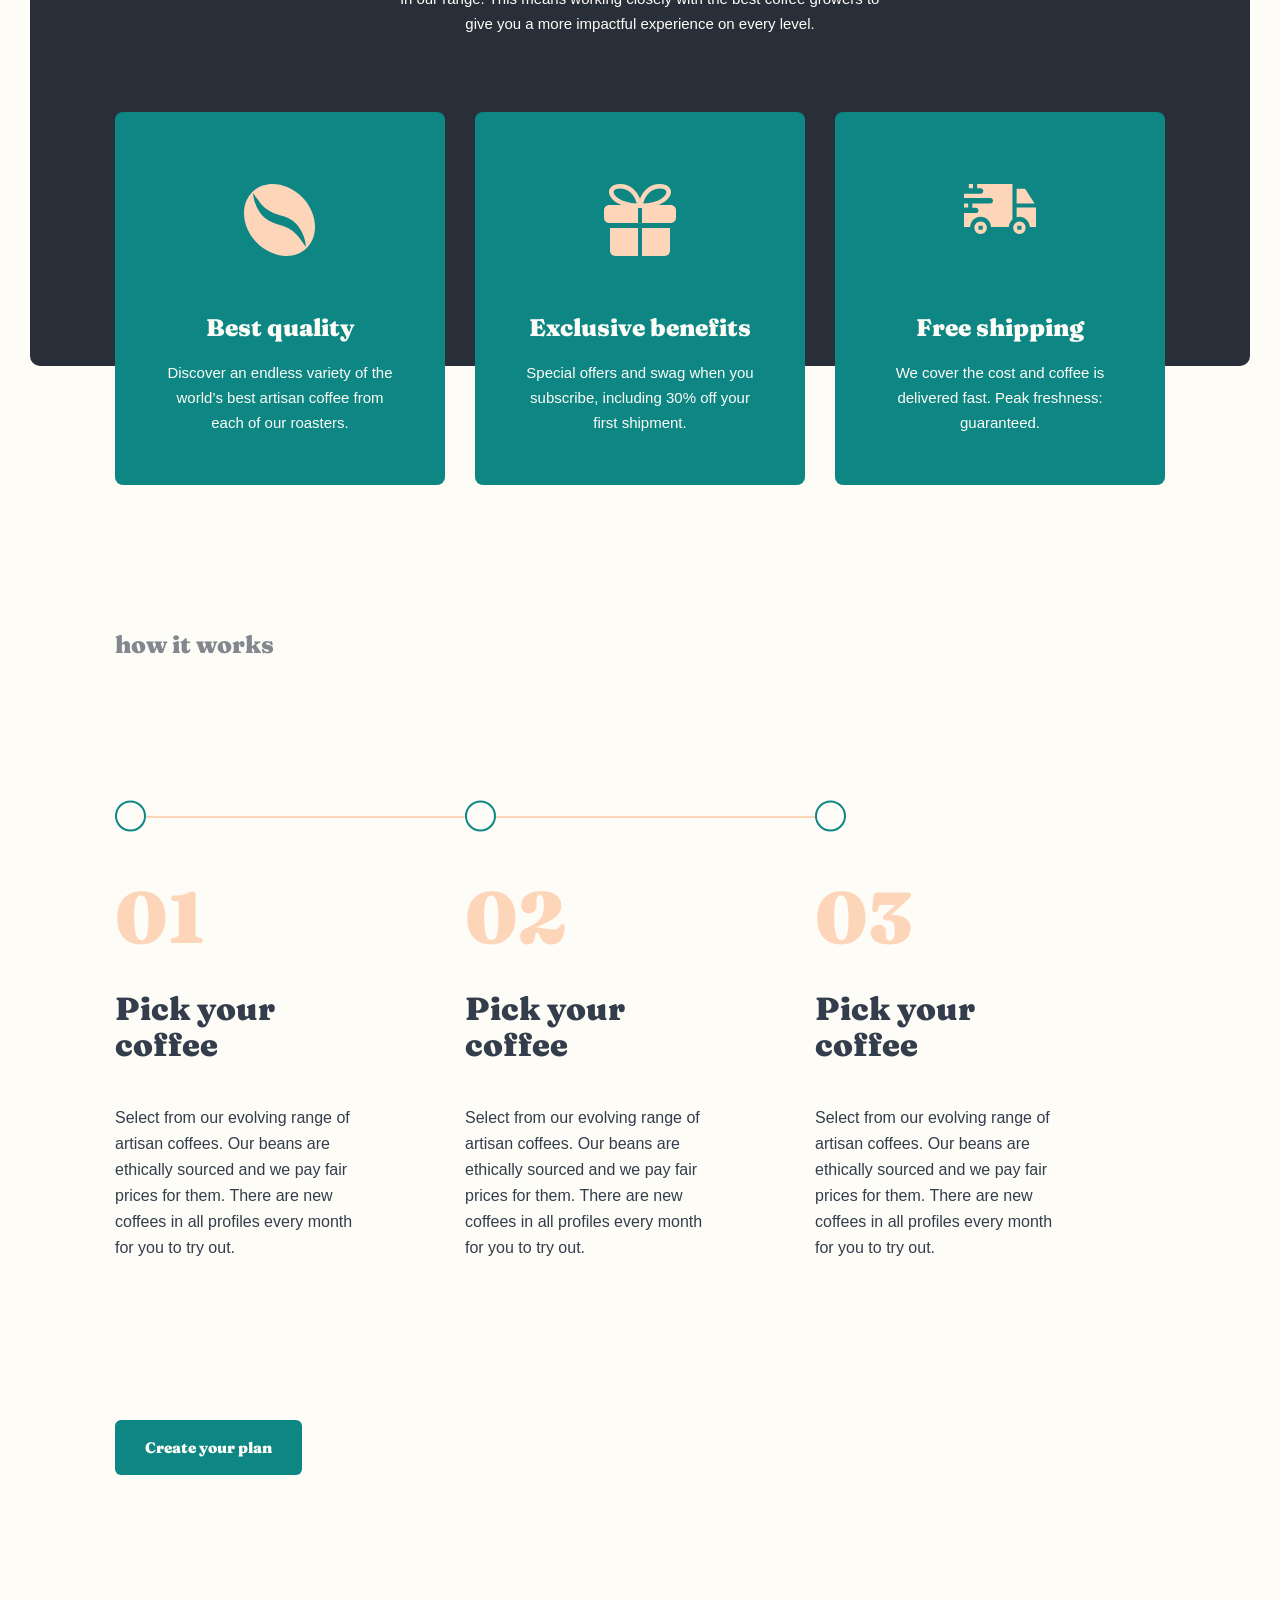
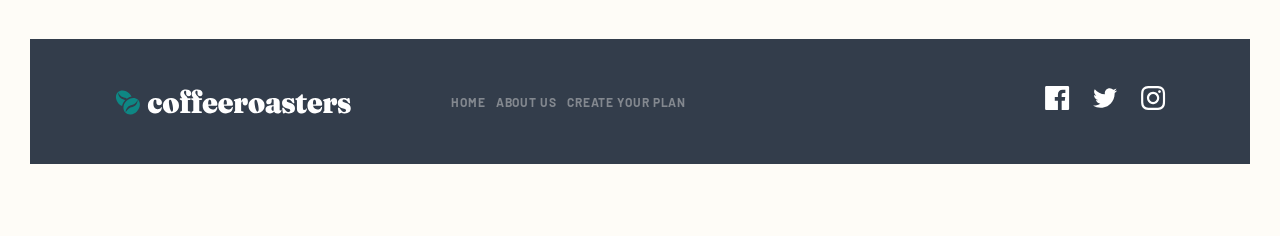
==== commit 23dd4e51: "some drawback were fixed" ====
--- a/index.html
+++ b/index.html
@@ -144,7 +144,9 @@
             </div>
           </li>
         </ul>
-        <a class=" btn-work--process btn btn--primary" href="plan.html">Create your plan</a>
+        <div class="work-process__link-box">
+          <a class=" btn-work--process btn btn--primary" href="plan.html">Create your plan</a>
+        </div>
       </section>
 
     </main>
--- a/css/styles.css
+++ b/css/styles.css
@@ -475,6 +475,7 @@
 
 .work-process__item {
   counter-increment: steps;
+
 }
 
 .work-process__item:not(:last-child) {
@@ -521,6 +522,10 @@
 
 .btn-work--process{
   margin-top: 64px;
+}
+
+.work-process__link-box {
+  text-align-last: center;
 }
 
 /* FOOTER */
@@ -857,7 +862,6 @@
 
 
 
-
   /* ===============    MOBILE ORDER     =================== */
   .order {
     padding-top: 120px;
@@ -1022,10 +1026,84 @@
     opacity: 0.5;
   }
 
+  .order-modal {
+    display: none;
+  }
+
+  .order-modal--active{
+    display: block;
+    position: fixed;
+    top: 0;
+    z-index: 10;
+    overflow: auto;
+    width: 100%;
+    height: 100%;
+    padding: 35px 24px;
+    background-color: rgba(2, 2, 2, 0.507);
+  }
+  .order-modal__wrapper {
+    background-color: var(--light-grey-bg);
+  }
+
+  .order-modal-top {
+    padding: 24px;
+    background-color: var(--dark-grey-blue);
+  }
+
+  .order-modal__heading {
+    margin: 0;
+    color: var(--light-grey-bg);
+    font-family: var(--secondary-font);
+  }
+
+  .order-modal_box {
+    padding: 24px;
+    margin-bottom: 20px;
+    background-color: var(--light-grey-bg);
+  }
+
+  .order-modal__content{
+    margin: 0;
+    font-weight: 900;
+    font-size: 24px;
+    line-height: 40px;
+    color: var(--grey);
+    font-family: var(--secondary-font);
+  }
+  .order-modal__content span{
+    color: var(--dark-cyan);
+  }
+
+  .order-modal__info{
+    font-size: 15px;
+    line-height: 25px;
+    color: #333D4B;
+    opacity: 0.8;
+  }
+
+  .order-summary__content {}
+
+  .btn--checkout{
+
+    width: 100%;
+  }
+
 
 @media  only screen and (min-width: 540px) {
   .hero{
     background-position: center top;
+  }
+
+  .hero__inner{
+    text-align: left;
+    max-width: 70%;
+  }
+
+  .hero__heading{
+  }
+
+  .hero__info{
+    text-align: left;
   }
 
   .collection__item{
@@ -1045,6 +1123,45 @@
     margin-bottom: 0;
     margin-right: 35px;
   }
+
+  /* ITEM FEATURE */
+
+  .features__item{
+    padding: 30px;
+  }
+
+  .item-feature{
+    flex-direction: row;
+    align-items: center;
+  }
+
+
+  .item-feature::before{
+    margin-bottom: 0;
+    margin-right: 20px;
+  }
+
+  .item-feature__box{
+    text-align: left;
+
+  }
+
+  .item-feature__heading{
+    margin-bottom: 16px;
+  }
+
+  .item-feature__info{
+    padding: 0;
+  }
+
+
+  /* WORK PROCESS */
+  .work-process__item{
+    padding-left: 40px;
+    padding-right: 40px;
+  }
+
+
 }
 
 @media only screen and (min-width: 768px){
@@ -1284,7 +1401,7 @@
    }
 
    .work-process__heading {
-     margin-bottom: 120px;
+     margin-bottom: 40px;
      text-align: left;
    }
 
@@ -1299,6 +1416,7 @@
 
    .work-process__item:not(:last-child) {
      padding-right: 10px;
+     margin-bottom: 0;
    }
 
    .work-process__item:not(:last-child):before {
@@ -1306,7 +1424,7 @@
      position: absolute;
      top: -65px;
      left: 0;
-     right: 0;
+     right: -15px;
      height: 2px;
      background-color: var(--pale-orange);
      display: block;
@@ -1340,6 +1458,15 @@
      display: block;
    }
 
+   .work-process__link-box{
+     text-align: left;
+     text-align-last: left;
+   }
+
+   .work-process__item{
+     padding-left: 0;
+   }
+
 
   /* FOOTER TABLET */
   .footer{
@@ -1522,10 +1649,31 @@
     min-height: 250px;
     padding: 32px 25px;
   }
-
+  .order-section__heading{
+    width: auto;
+  }
   .order-summary{
     padding: 27px  43px;
     margin-bottom: 40px;
+  }
+
+  .work-process__link-box{
+    text-align: left;
+  }
+
+
+  /* ORDER MODAL  TABLET*/
+
+  .order-modal--active{
+    padding: 210px 110px;
+  }
+
+  .order-modal-top{
+    padding: 48px 56px;
+  }
+
+  .order-modal_box{
+    padding: 56px;
   }
 
    @media only screen and (-webkit-min-device-pixel-ratio: 2),
@@ -1978,6 +2126,40 @@
     background-color: #E2DEDB;
   }
 
+  .order-summary{
+    width: 730px;
+  }
+
+  .btn-create{
+    /* pointer-events: none; */
+    background-color: var(--grey);
+    opacity: 0.5;
+  }
+
+
+  /* ORDER MODAL  TABLET*/
+
+  .order-modal--active {
+    /* margin: auto; */
+    padding: 0px;
+    padding-top: 200px;
+    overflow: hidden;
+  }
+
+  .order-modal__wrapper{
+
+    margin: auto;
+  }
+  .order-modal-top {
+    padding: 48px 56px;
+  }
+
+  .order-modal_box {
+    padding: 56px;
+  }
+  .order-modal__wrapper{
+    width: 540px;
+  }
 
    @media only screen and (-webkit-min-device-pixel-ratio: 2),
    only screen and (min--moz-device-pixel-ratio: 2),
